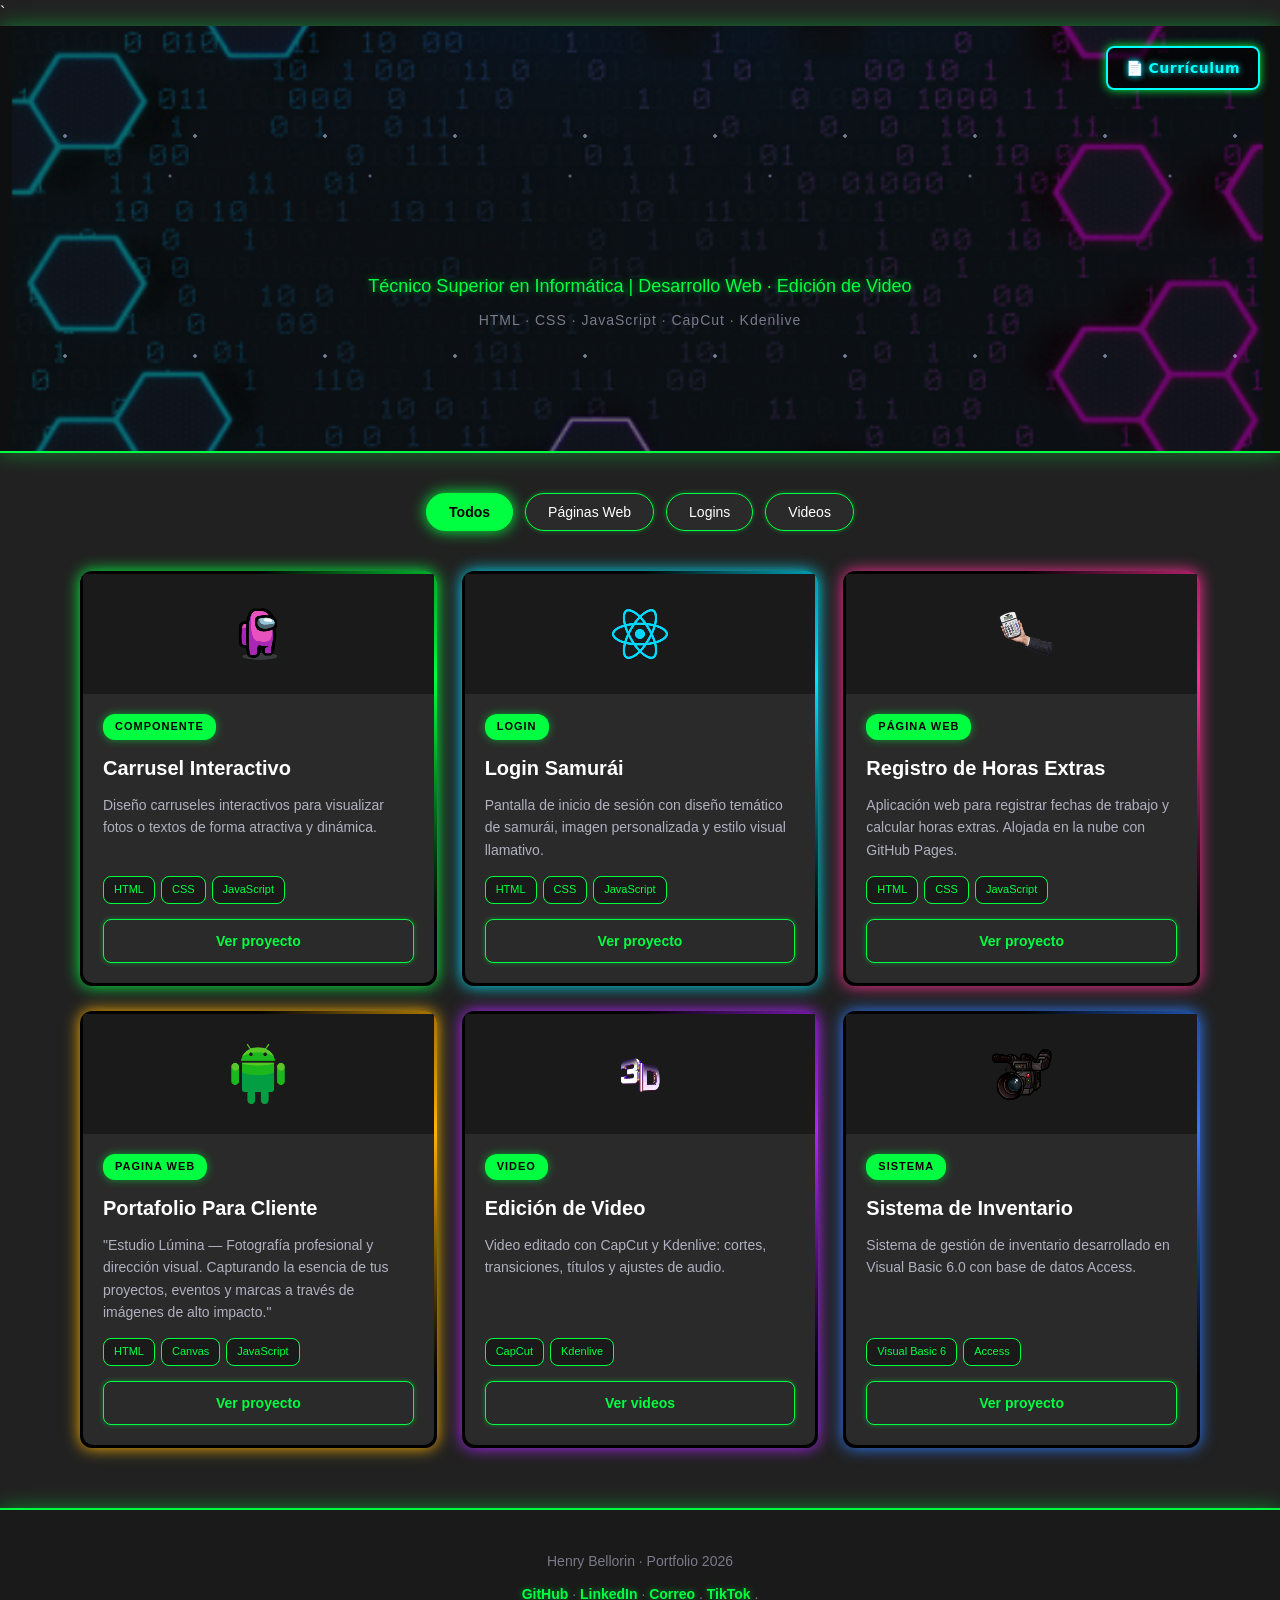
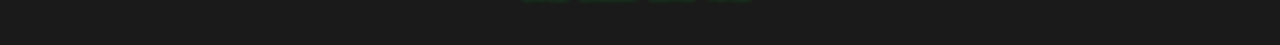
==== index.html @ 3d959dd9 "Update index.html" ====
`<!DOCTYPE html>
<html lang="es">
<head>
    <meta charset="UTF-8">
    <meta name="viewport" content="width=device-width, initial-scale=1.0">
    <title>Portfolio - Henry Bellorin</title>
    <link rel="preconnect" href="https://fonts.googleapis.com">
    <link rel="preconnect" href="https://fonts.gstatic.com" crossorigin>
    <link href="https://fonts.googleapis.com/css2?family=Rubik+Moonrocks&display=swap" rel="stylesheet">
    <link rel="stylesheet" href="style.css">
</head>
<body>

    <!-- ==================== ENCABEZADO ==================== -->
    <header class="hero">
        <!-- Botón de Currículum en la esquina superior -->
        <a href="hoja de vida henry bellorin.pdf" class="btn-curriculum" target="_blank">📄 Currículum</a>

        <div class="hero-contenido">
            <svg class="nombre-svg" viewBox="0 0 900 140">
                <text x="50%" y="50%" dy=".35em" text-anchor="middle" class="nombre-texto">Henry Bellorin</text>
            </svg>
            <p class="subtitulo">Técnico Superior en Informática | Desarrollo Web · Edición de Video</p>
            <p class="descripcion">HTML · CSS · JavaScript · CapCut · Kdenlive</p>
        </div>
    </header>

    <!-- ==================== FILTROS ==================== -->
    <nav class="filtros">
        <button class="filtro-btn activo" data-filtro="todos">Todos</button>
        <button class="filtro-btn" data-filtro="web">Páginas Web</button>
        <button class="filtro-btn" data-filtro="login">Logins</button>
        <button class="filtro-btn" data-filtro="video">Videos</button>
    </nav>

    <!-- ==================== PROYECTOS ==================== -->
    <main class="proyectos" id="proyectos">

        <!-- Proyecto: Login con registro -->
        <article class="tarjeta" data-categoria="login">
           <div class="tarjeta-icono">
    <img src="pngwing.com (1).png" alt="Logo del proyecto">
</div>
            <div class="tarjeta-info">
                <span class="etiqueta">Componente</span>
                <h3>Carrusel Interactivo</h3>
                <p>Diseño carruseles interactivos para visualizar fotos o textos de forma atractiva y dinámica.</p>
                <div class="tarjeta-tags">
                    <span>HTML</span><span>CSS</span><span>JavaScript</span>
                </div>
                <a href="index3.html" class="tarjeta-link" target="_blank">Ver proyecto</a>
            </div>
        </article>

        <!-- Proyecto: Login Samurái -->
        <article class="tarjeta" data-categoria="login">
           <div class="tarjeta-icono">
    <img src="pngwing.com.png" alt="Logo del proyecto">
</div>
            <div class="tarjeta-info">
                <span class="etiqueta">Login</span>
                <h3>Login Samurái</h3>
                <p>Pantalla de inicio de sesión con diseño temático de samurái, imagen personalizada y estilo visual llamativo.</p>
                <div class="tarjeta-tags">
                    <span>HTML</span><span>CSS</span><span>JavaScript</span>
                </div>
                <a href="login_samurai_codigo.html" class="tarjeta-link" target="_blank">Ver proyecto</a>
            </div>
        </article>

        <!-- Proyecto: Registro de horas -->
        <article class="tarjeta" data-categoria="web">
            <div class="tarjeta-icono">
    <img src="pngwing.png" alt="Logo del proyecto">
</div>
            <div class="tarjeta-info">
                <span class="etiqueta">Página Web</span>
                <h3>Registro de Horas Extras</h3>
                <p>Aplicación web para registrar fechas de trabajo y calcular horas extras. Alojada en la nube con GitHub Pages.</p>
                <div class="tarjeta-tags">
                    <span>HTML</span><span>CSS</span><span>JavaScript</span>
                </div>
                <a href="https://henry186141083.github.io/horariohenry/" class="tarjeta-link">Ver proyecto</a>
            </div>
        </article>

        <!-- Proyecto: Portfolio interactivo -->
        <article class="tarjeta" data-categoria="web">
            <div class="tarjeta-icono">
    <img src="pngwing.com (3).png" alt="Logo del proyecto">
</div>
            <div class="tarjeta-info">
                <span class="etiqueta">Pagina web</span>
                <h3>Portafolio Para Cliente</h3>
                <p> "Estudio Lúmina — Fotografía profesional y dirección visual. Capturando la esencia de tus proyectos, eventos y marcas a través de imágenes de alto impacto."</p>
                <div class="tarjeta-tags">
                    <span>HTML</span><span>Canvas</span><span>JavaScript</span>
                </div>
                <a href="https://henry8666.github.io/clienteportafolio/" class="tarjeta-link">Ver proyecto</a>
            </div>
        </article>

        <!-- Proyecto: Video 1 -->
        <article class="tarjeta" data-categoria="video">
            <div class="tarjeta-icono">
    <img src="pngwing.com (9).png" alt="Logo del proyecto">
</div>
            <div class="tarjeta-info">
                <span class="etiqueta">Video</span>
                <h3>Edición de Video</h3>
                <p>Video editado con CapCut y Kdenlive: cortes, transiciones, títulos y ajustes de audio.</p>
                <div class="tarjeta-tags">
                    <span>CapCut</span><span>Kdenlive</span>
                </div>
                <a href="index4.html" class="tarjeta-link" target="_blank">Ver videos</a>
            </div>
        </article>

        <!-- Proyecto: Sistema Inventario VB6 -->
        <article class="tarjeta" data-categoria="web">
            <div class="tarjeta-icono">
    <img src="pngwing.com (7).png" alt="Logo del proyecto">
</div>
            <div class="tarjeta-info">
                <span class="etiqueta">Sistema</span>
                <h3>Sistema de Inventario</h3>
                <p>Sistema de gestión de inventario desarrollado en Visual Basic 6.0 con base de datos Access.</p>
                <div class="tarjeta-tags">
                    <span>Visual Basic 6</span><span>Access</span>
                </div>
                <a href="#" class="tarjeta-link">Ver proyecto</a>
            </div>
        </article>

    </main>

    <!-- ==================== PIE ==================== -->
    <footer class="pie">
        <p>Henry Bellorin · Portfolio 2026</p>
        <p class="pie-links">
            <a href="https://github.com/henry8666/portafoliohenry">GitHub</a> ·
            <a href="linkedin.com/in/henry-bellori26b774">LinkedIn</a> ·
           <a href="henrybellorin66@hotmail.com">Correo</a> .
          <a href="https://tiktok.com">TikTok</a> .
        </p>
    </footer>

    <script src="script.js"></script>
</body>
</html>
---- style.css ----
/* ============================================ */
/* PORTFOLIO - HENRY BELLORIN                   */
/* ESTILO CYBERPUNK / NEÓN VERDE                */
/* ============================================ */

* {
    margin: 0;
    padding: 0;
    box-sizing: border-box;
}

body {
    background: #212121;
    font-family: 'Segoe UI', 'Roboto', Arial, sans-serif;
    color: #ffffff;
    line-height: 1.6;
}

/* ==================== ENCABEZADO ==================== */
.hero {
    position: relative;              /* necesario para las capas de lluvia */
    overflow: hidden;                /* recorta lo que se salga */

    /* Capa oscura encima de la imagen + tu imagen de fondo */
    background:
        linear-gradient(rgba(10, 10, 10, 0.6), rgba(10, 10, 10, 0.6)),
        url('fondo.png');
    background-size: cover;           /* la imagen llena todo el espacio */
    background-position: center;

    padding: 120px 20px;
    text-align: center;
    border-bottom: 2px solid #00ff41;
    box-shadow: 0 0 20px rgba(0, 255, 65, 0.4);

    /* Movimiento suave del fondo (va y viene lentamente) */
    animation: mover-fondo 25s ease-in-out infinite alternate;
}

@keyframes mover-fondo {
    from { background-position: center 40%; }
    to   { background-position: center 60%; }
}

/* --- LLUVIA SUAVE (gotas, como cuando empieza a llover) --- */
.hero::before {
    content: "";
    position: absolute;
    inset: 0;
    pointer-events: none;
    /* Gotas pequeñas y separadas */
    background-image:
        radial-gradient(circle, rgba(200, 220, 255, 0.55) 1.5px, transparent 2px),
        radial-gradient(circle, rgba(200, 220, 255, 0.40) 1px, transparent 2px);
    background-size: 130px 220px, 200px 300px;
    background-position: 0 0, 70px 0;
    animation: gotas 3s linear infinite;
}

@keyframes gotas {
    to { background-position: 0 220px, 70px 300px; }
}

/* El contenido del encabezado va por encima de la lluvia */
.hero-contenido {
    position: relative;
    z-index: 2;
}

/* --- BOTÓN DE CURRÍCULUM (esquina superior derecha) --- */
.btn-curriculum {
    position:absolute;
    top: 20px;
    right: 20px;
    z-index: 3;                      /* por encima de la lluvia */
    background: #00ff41;
    color: #000000;
    padding: 10px 18px;
    border-radius: 8px;
    text-decoration: none;
    font-weight: bold;
    font-size: 14px;
    box-shadow: 0 0 10px #00ff41;
    transition: all 0.3s;

  display: inline-block;
  width: auto;

  padding: 9px 18px;
  font-family: "Helvetica Neue", Inter, system-ui, sans-serif;
  font-size: 14px;
  font-weight: bold;
  text-decoration: none;
  letter-spacing: 0.5px;
  white-space: nowrap;

  color: #0ff;
  background: rgba(0, 0, 0, 0.6);
  border: 2px solid #0ff;
  border-radius: 8px;
  text-shadow: 0 0 6px #0ff;

  animation: latido-neon 1.5s ease-in-out infinite;
  transition: all 0.3s ease;
}

@keyframes latido-neon {
  0% {
    box-shadow: 0 0 6px #0ff, 0 0 12px #0ff;
  }
  50% {
    box-shadow: 0 0 16px #0ff, 0 0 32px #0ff, 0 0 48px #0ff;
  }
  100% {
    box-shadow: 0 0 6px #0ff, 0 0 12px #0ff;
  }
}

.btn-curriculum:hover {
  background: #0ff;
  color: #000;
  text-shadow: none;
  animation: none;
  box-shadow: 0 0 15px #0ff, 0 0 30px #0ff, 0 0 45px #0ff;
}

.hero h1,
.nombre-texto {
    font-family: 'Segoe UI', 'Arial Rounded MT Bold', Arial, sans-serif;
    font-size: 82px;
    font-weight: 700;
    fill: none;                          /* letras HUECAS (sin relleno) */
    stroke: #baffba;                     /* contorno claro = tubo de neón */
    stroke-width: 2;
    stroke-dasharray: 4000;             /* trazo largo (cubre todo el nombre) */
    stroke-dashoffset: 4000;            /* empieza invisible */
    animation: nombre-anim 8s ease-in-out infinite,
               parpadeo-neon 4s ease-in-out infinite;
    /* Brillo hacia afuera (sin rellenar el interior de las letras) */
    filter: drop-shadow(0 0 4px #00ff41)
            drop-shadow(0 0 12px #00ff41)
            drop-shadow(0 0 30px rgba(0, 255, 65, 0.7));
    letter-spacing: 4px;
    text-transform: uppercase;
}

/* El nombre se dibuja (contorno), se queda, se borra y vuelve a empezar */
@keyframes nombre-anim {
    0%   { stroke-dashoffset: 4000; }   /* invisible */
    40%  { stroke-dashoffset: 0; }      /* ya dibujado (solo contorno) */
    85%  { stroke-dashoffset: 0; }      /* se mantiene un rato */
    100% { stroke-dashoffset: 4000; }   /* se borra y reinicia */
}

/* Pequeño parpadeo, como un letrero de neón real */
@keyframes parpadeo-neon {
    0%, 100%   { opacity: 1; }
    48%        { opacity: 1; }
    50%        { opacity: 0.75; }
    52%        { opacity: 1; }
}

.nombre-svg {
    width: 100%;
    max-width: 750px;
    height: auto;
    display: block;
    margin: 0 auto 10px;
    overflow: visible;
}

.subtitulo {
    font-size: 18px;
    color: #00ff41;
    margin-bottom: 8px;
    text-shadow: 0 0 6px rgba(0, 255, 65, 0.6);
}

.descripcion {
    font-size: 14px;
    color: #7a7a8a;
    letter-spacing: 1px;
}

/* ==================== FILTROS ==================== */
.filtros {
    display: flex;
    justify-content: center;
    gap: 12px;
    flex-wrap: wrap;
    padding: 40px 20px 20px;
}

.filtro-btn {
    background: #2a2a2a;
    color: #ffffff;
    border: 1px solid #00ff41;
    padding: 10px 22px;
    border-radius: 25px;
    font-size: 14px;
    cursor: pointer;
    box-shadow: 0 0 5px rgba(0, 255, 65, 0.4);
    transition: all 0.3s;
}

.filtro-btn:hover {
    box-shadow: 0 0 12px #00ff41;
}

.filtro-btn.activo {
    background: #00ff41;
    color: #000000;
    font-weight: bold;
    box-shadow: 0 0 15px #00ff41;
}

/* ==================== PROYECTOS ==================== */
.proyectos {
    display: grid;
    grid-template-columns: repeat(auto-fill, minmax(300px, 1fr));
    gap: 25px;
    padding: 20px 40px 60px;
    max-width: 1200px;
    margin: 0 auto;
}

.tarjeta {
    position: relative;               /* base para las capas de luz */
    background: #000;                 /* negro detrás: hace resaltar la luz */
    border: none;
    border-radius: 12px;
    overflow: hidden;
    padding: 3px;                     /* deja 3px de espacio para la luz del borde */
    transition: transform 0.35s, box-shadow 0.35s, border-color 0.35s, opacity 0.35s, filter 0.35s;
    display: flex;
    flex-direction: column;
    box-shadow: 0 0 16px var(--color, #00ff41);   /* resplandor del color de la tarjeta */
}

/* --- LUZ NEÓN que recorre el borde de cada tarjeta --- */
.tarjeta::before {
    content: "";
    position: absolute;
    top: 50%;
    left: 50%;
    width: 180%;
    height: 180%;
    transform: translate(-50%, -50%);
    background: conic-gradient(
        from 0deg,
        transparent 0deg,
        var(--color, #00ff41) 60deg,
        transparent 130deg,
        transparent 360deg
    );
    animation: girar-luz 4s linear infinite;
    z-index: 0;                      /* queda detrás del contenido */
}

/* Panel oscuro que tapa el centro y deja ver solo 3px de luz en el borde */
.tarjeta::after {
    content: "";
    position: absolute;
    inset: 3px;
    background: #2a2a2a;             /* mismo color que tenían las tarjetas */
    border-radius: 10px;
    z-index: 1;
}

/* El contenido de la tarjeta va por ENCIMA de la luz */
.tarjeta-icono,
.tarjeta-info {
    position: relative;
    z-index: 2;
}

@keyframes girar-luz {
    to { transform: translate(-50%, -50%) rotate(360deg); }
}

/* --- Un color distinto de luz para cada tarjeta --- */
.proyectos .tarjeta:nth-of-type(1) { --color: #00ff41; }  /* verde  */
.proyectos .tarjeta:nth-of-type(2) { --color: #00e5ff; }  /* cyan   */
.proyectos .tarjeta:nth-of-type(3) { --color: #ff2e97; }  /* rosa   */
.proyectos .tarjeta:nth-of-type(4) { --color: #ffb300; }  /* ámbar  */
.proyectos .tarjeta:nth-of-type(5) { --color: #b026ff; }  /* morado */
.proyectos .tarjeta:nth-of-type(6) { --color: #2e7bff; }  /* azul   */

/* Cuando el mouse entra a la zona de proyectos, las OTRAS se opacan */
.proyectos:hover .tarjeta {
    opacity: 0.35;
    filter: blur(1px);
}

/* La tarjeta seleccionada (donde está el mouse) se destaca y agranda */
.proyectos:hover .tarjeta:hover {
    opacity: 1;
    filter: none;
    transform: scale(1.12);
    z-index: 10;
    box-shadow: 0 0 35px var(--color, #00ff41);   /* brilla más con su propio color */
}

.tarjeta-icono {
    font-size: 60px;
    text-align: center;
    padding: 30px 0;
    background: #1a1a1a;
}

.tarjeta-icono img {
    width: 60px;
    height: 60px;
    object-fit: contain;
}

.tarjeta-info {
    padding: 20px;
    display: flex;
    flex-direction: column;
    flex-grow: 1;
}

.etiqueta {
    display: inline-block;
    background: #00ff41;
    color: #000000;
    font-size: 11px;
    padding: 4px 12px;
    border-radius: 12px;
    align-self: flex-start;
    margin-bottom: 12px;
    text-transform: uppercase;
    letter-spacing: 1px;
    font-weight: bold;
    box-shadow: 0 0 8px rgba(0, 255, 65, 0.5);
}

.tarjeta-info h3 {
    font-size: 20px;
    margin-bottom: 10px;
    color: #ffffff;
}

.tarjeta-info p {
    font-size: 14px;
    color: #b0b0c0;
    margin-bottom: 15px;
    flex-grow: 1;
}

.tarjeta-tags {
    display: flex;
    flex-wrap: wrap;
    gap: 6px;
    margin-bottom: 15px;
}

.tarjeta-tags span {
    background: #1a1a1a;
    color: #00ff41;
    border: 1px solid #00ff41;
    font-size: 11px;
    padding: 4px 10px;
    border-radius: 8px;
}

.tarjeta-link {
    display: inline-block;
    background: transparent;
    color: #00ff41;
    border: 1px solid #00ff41;
    padding: 10px;
    border-radius: 8px;
    text-decoration: none;
    text-align: center;
    font-weight: bold;
    font-size: 14px;
    box-shadow: 0 0 5px rgba(0, 255, 65, 0.4);
    transition: all 0.3s;
}

.tarjeta-link:hover {
    background: #00ff41;
    color: #000000;
    box-shadow: 0 0 15px #00ff41;
}

/* ==================== PIE ==================== */
.pie {
    background: #1a1a1a;
    text-align: center;
    padding: 40px 20px;
    color: #7a7a8a;
    font-size: 14px;
    border-top: 2px solid #00ff41;
    box-shadow: 0 0 20px rgba(0, 255, 65, 0.4);
}

.pie-links {
    margin-top: 10px;
}

.pie-links a {
    color: #00ff41;
    text-decoration: none;
    font-weight: bold;
    text-shadow: 0 0 6px rgba(0, 255, 65, 0.5);
}

.pie-links a:hover {
    text-decoration: underline;
}

/* ==================== RESPONSIVE (TELÉFONO) ==================== */

/* Tablets y pantallas medianas */
@media (max-width: 768px) {
    .proyectos {
        grid-template-columns: 1fr;   /* una sola columna */
        padding: 20px 20px 40px;
    }
}

/* Teléfonos */
@media (max-width: 600px) {
    /* El encabezado: menos alto y el botón arriba centrado */
    .hero {
        padding: 90px 15px 40px;
    }

    .hero h1 {
        font-size: 30px;
        letter-spacing: 1px;
    }

    .subtitulo {
        font-size: 15px;
    }

    .descripcion {
        font-size: 12px;
    }

    /* Botón currículum más pequeño para que no se encime */
    .btn-curriculum {
        top: 12px;
        right: 12px;
        padding: 8px 12px;
        font-size: 12px;
    }

    /* Filtros: que quepan bien */
    .filtros {
        gap: 8px;
        padding: 25px 12px 10px;
    }

    .filtro-btn {
        padding: 8px 16px;
        font-size: 13px;
    }

    /* Pie de página */
    .pie {
        padding: 30px 15px;
    }
}

/* Teléfonos muy pequeños */
@media (max-width: 360px) {
    .hero h1 {
        font-size: 25px;
    }
    .btn-curriculum {
        font-size: 11px;
        padding: 7px 10px;
    }
}
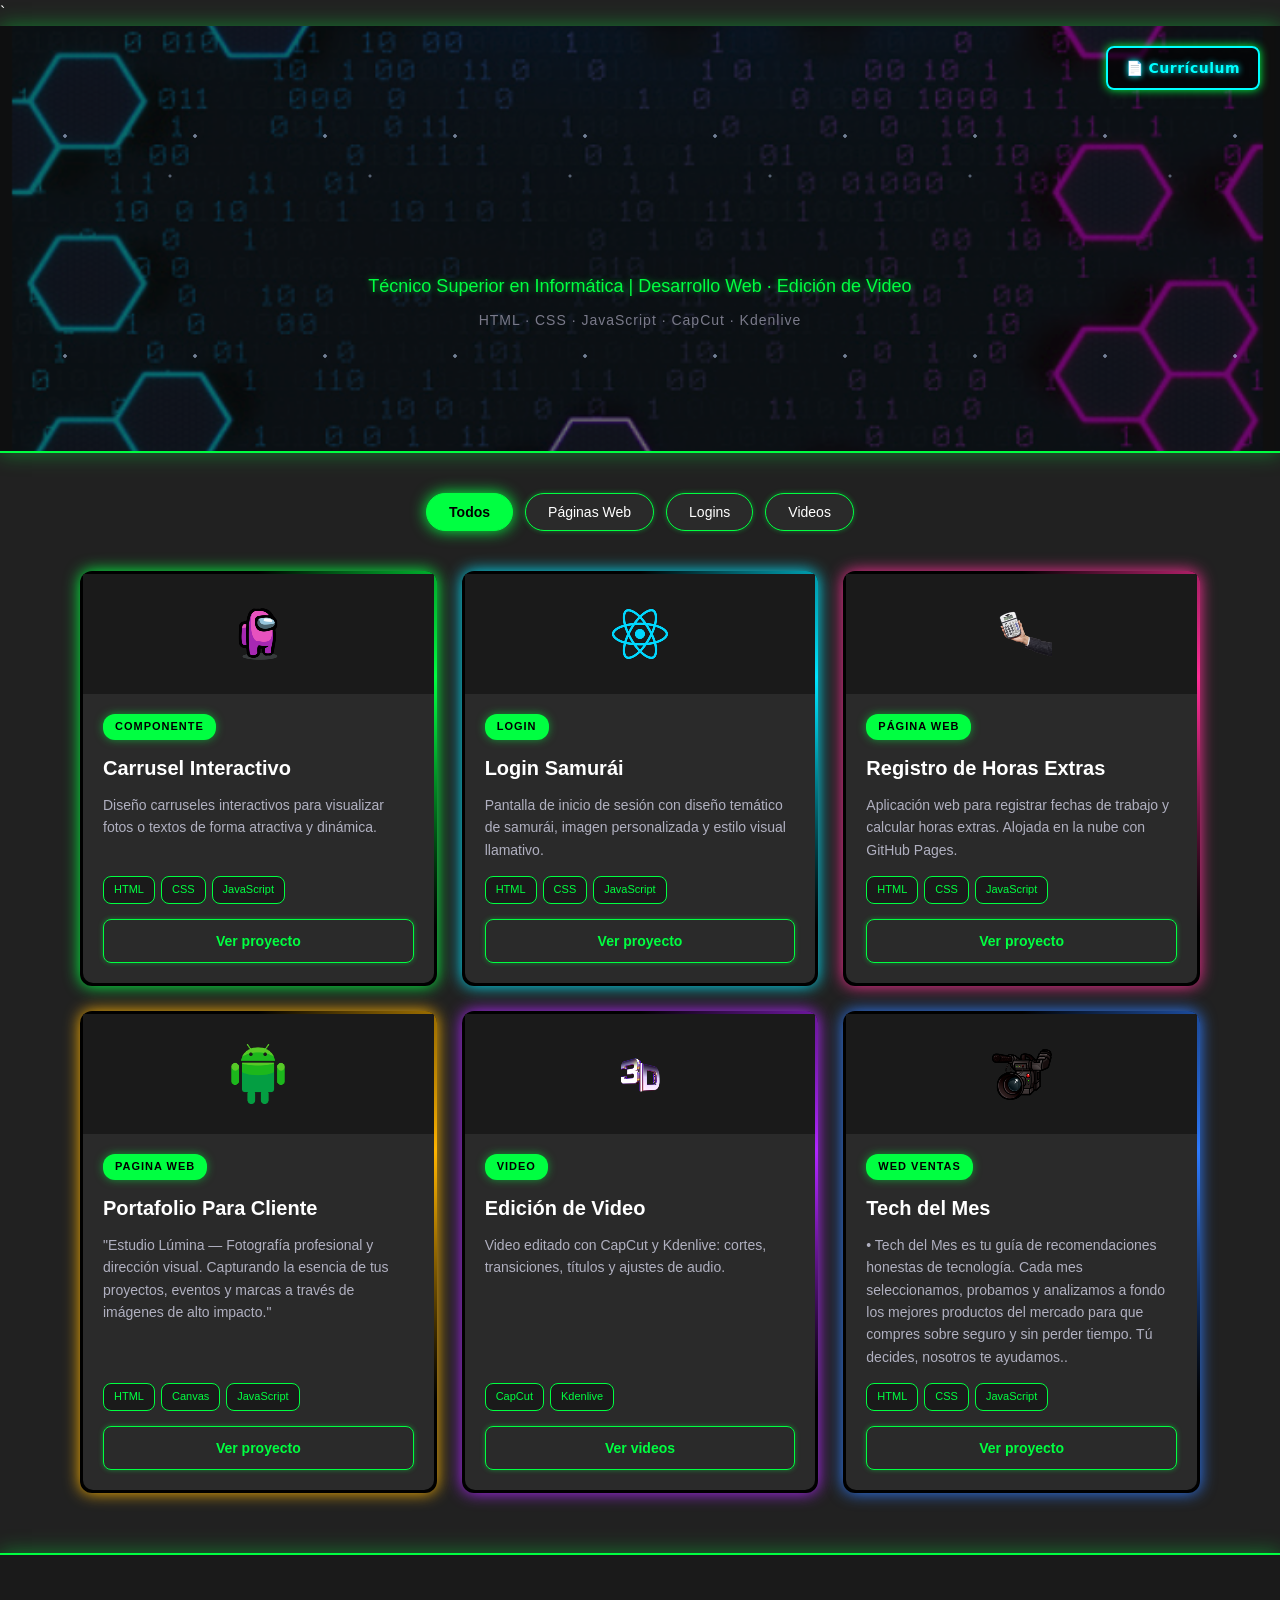
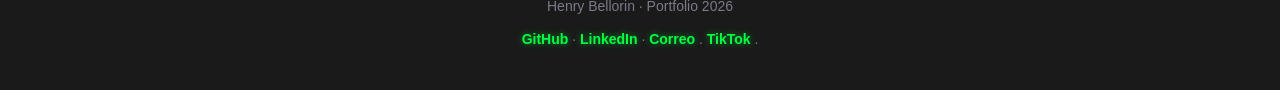
==== commit 4360504e: "Update project description and tags in index.html" ====
--- a/index.html
+++ b/index.html
@@ -122,11 +122,11 @@
     <img src="pngwing.com (7).png" alt="Logo del proyecto">
 </div>
             <div class="tarjeta-info">
-                <span class="etiqueta">Sistema</span>
-                <h3>Sistema de Inventario</h3>
-                <p>Sistema de gestión de inventario desarrollado en Visual Basic 6.0 con base de datos Access.</p>
+                <span class="etiqueta">wed ventas</span>
+                <h3>Tech del Mes</h3>
+                <p>• Tech del Mes es tu guía de recomendaciones honestas de tecnología. Cada mes seleccionamos, probamos y analizamos a fondo los mejores productos del mercado para que compres sobre seguro y sin perder tiempo. Tú decides, nosotros te ayudamos..</p>
                 <div class="tarjeta-tags">
-                    <span>Visual Basic 6</span><span>Access</span>
+                  <span>HTML</span><span>CSS</span><span>JavaScript</span>
                 </div>
                 <a href="#" class="tarjeta-link">Ver proyecto</a>
             </div>
@@ -146,6 +146,7 @@
     </footer>
 
     <script src="script.js"></script>
+    
 </body>
 </html> 
 
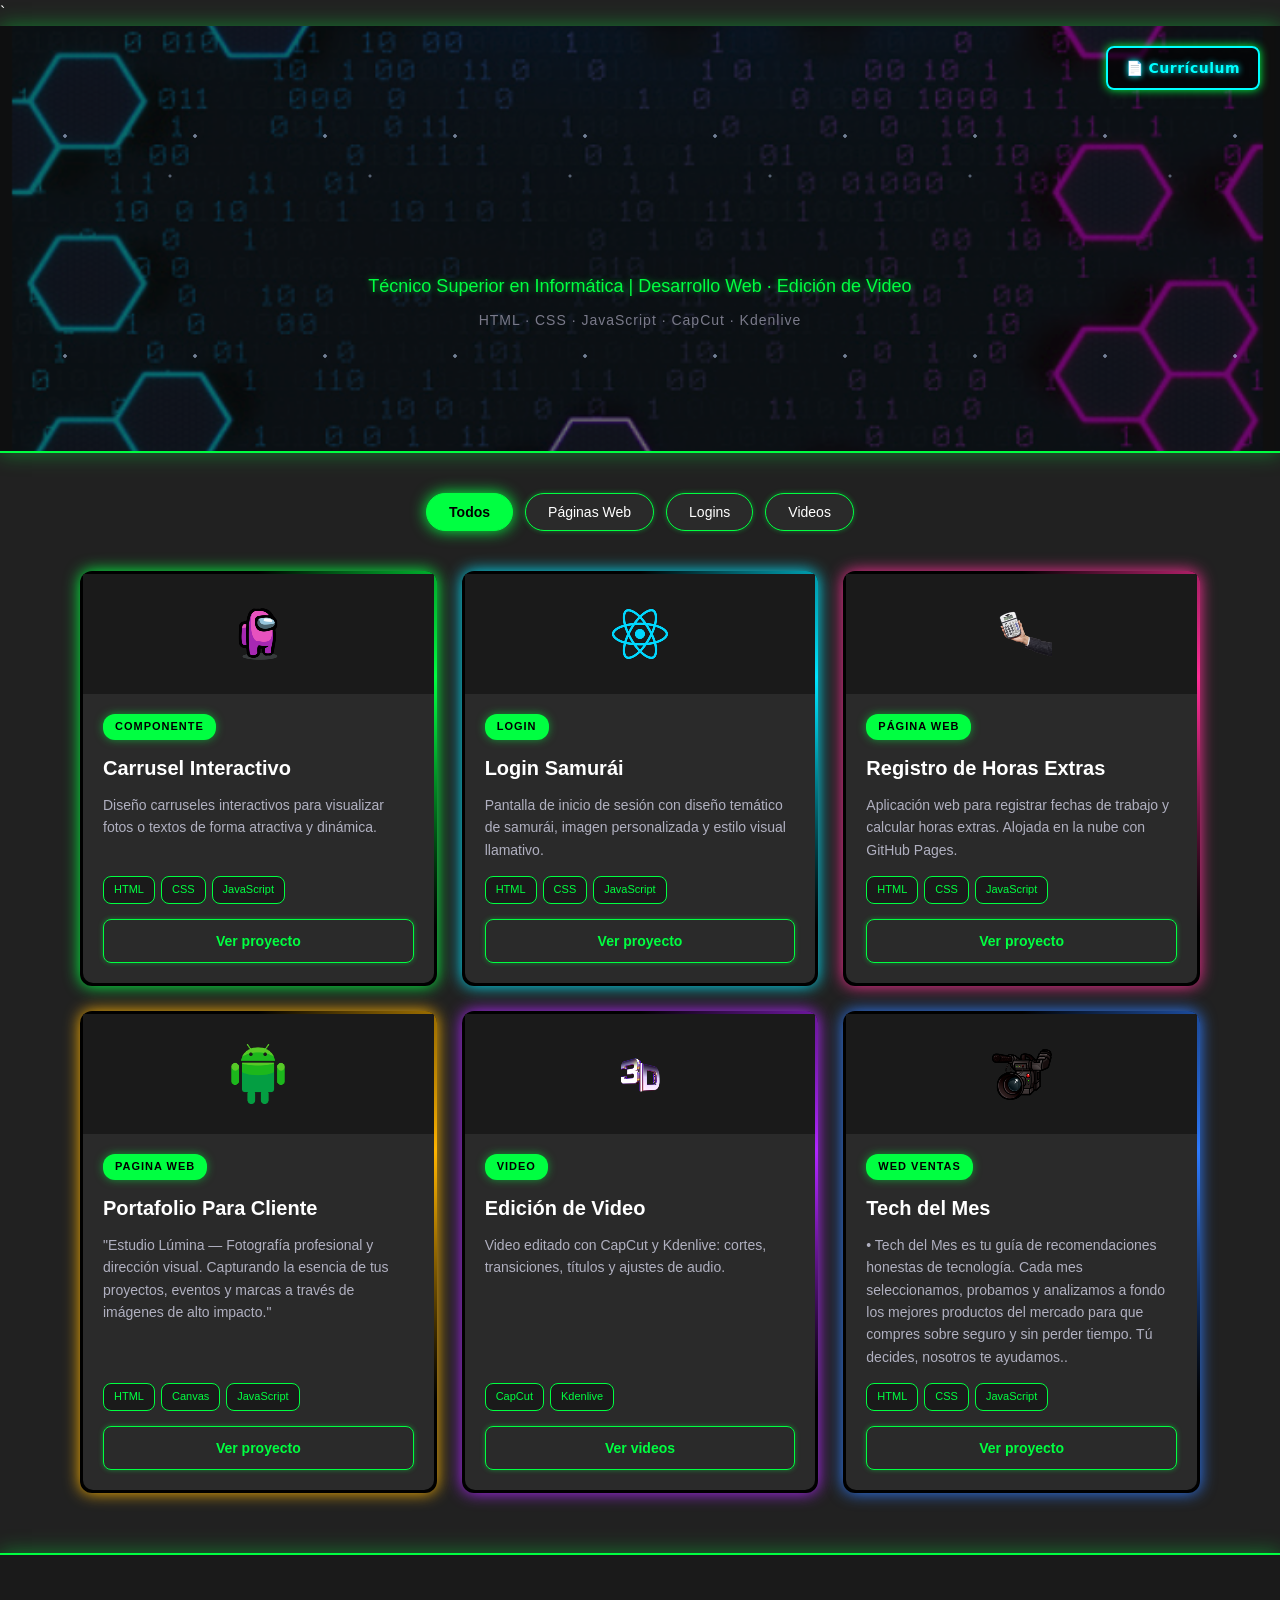
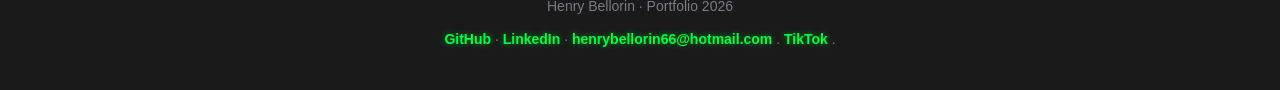
==== commit 656b9a2c: "Update index.html" ====
--- a/index.html
+++ b/index.html
@@ -128,7 +128,7 @@
                 <div class="tarjeta-tags">
                   <span>HTML</span><span>CSS</span><span>JavaScript</span>
                 </div>
-                <a href="#" class="tarjeta-link">Ver proyecto</a>
+                <a href="https://henry8666.github.io/tecnologiahenry/" class="tarjeta-link">Ver proyecto</a>
             </div>
         </article>
 
@@ -140,15 +140,18 @@
         <p class="pie-links">
             <a href="https://github.com/henry8666/portafoliohenry">GitHub</a> ·
             <a href="linkedin.com/in/henry-bellori26b774">LinkedIn</a> ·
-           <a href="henrybellorin66@hotmail.com">Correo</a> .
+           <a href="">henrybellorin66@hotmail.com</a> .
           <a href="https://tiktok.com">TikTok</a> .
         </p>
     </footer>
+    
 
     <script src="script.js"></script>
     
+    
 </body>
 </html> 
+
 
 
   
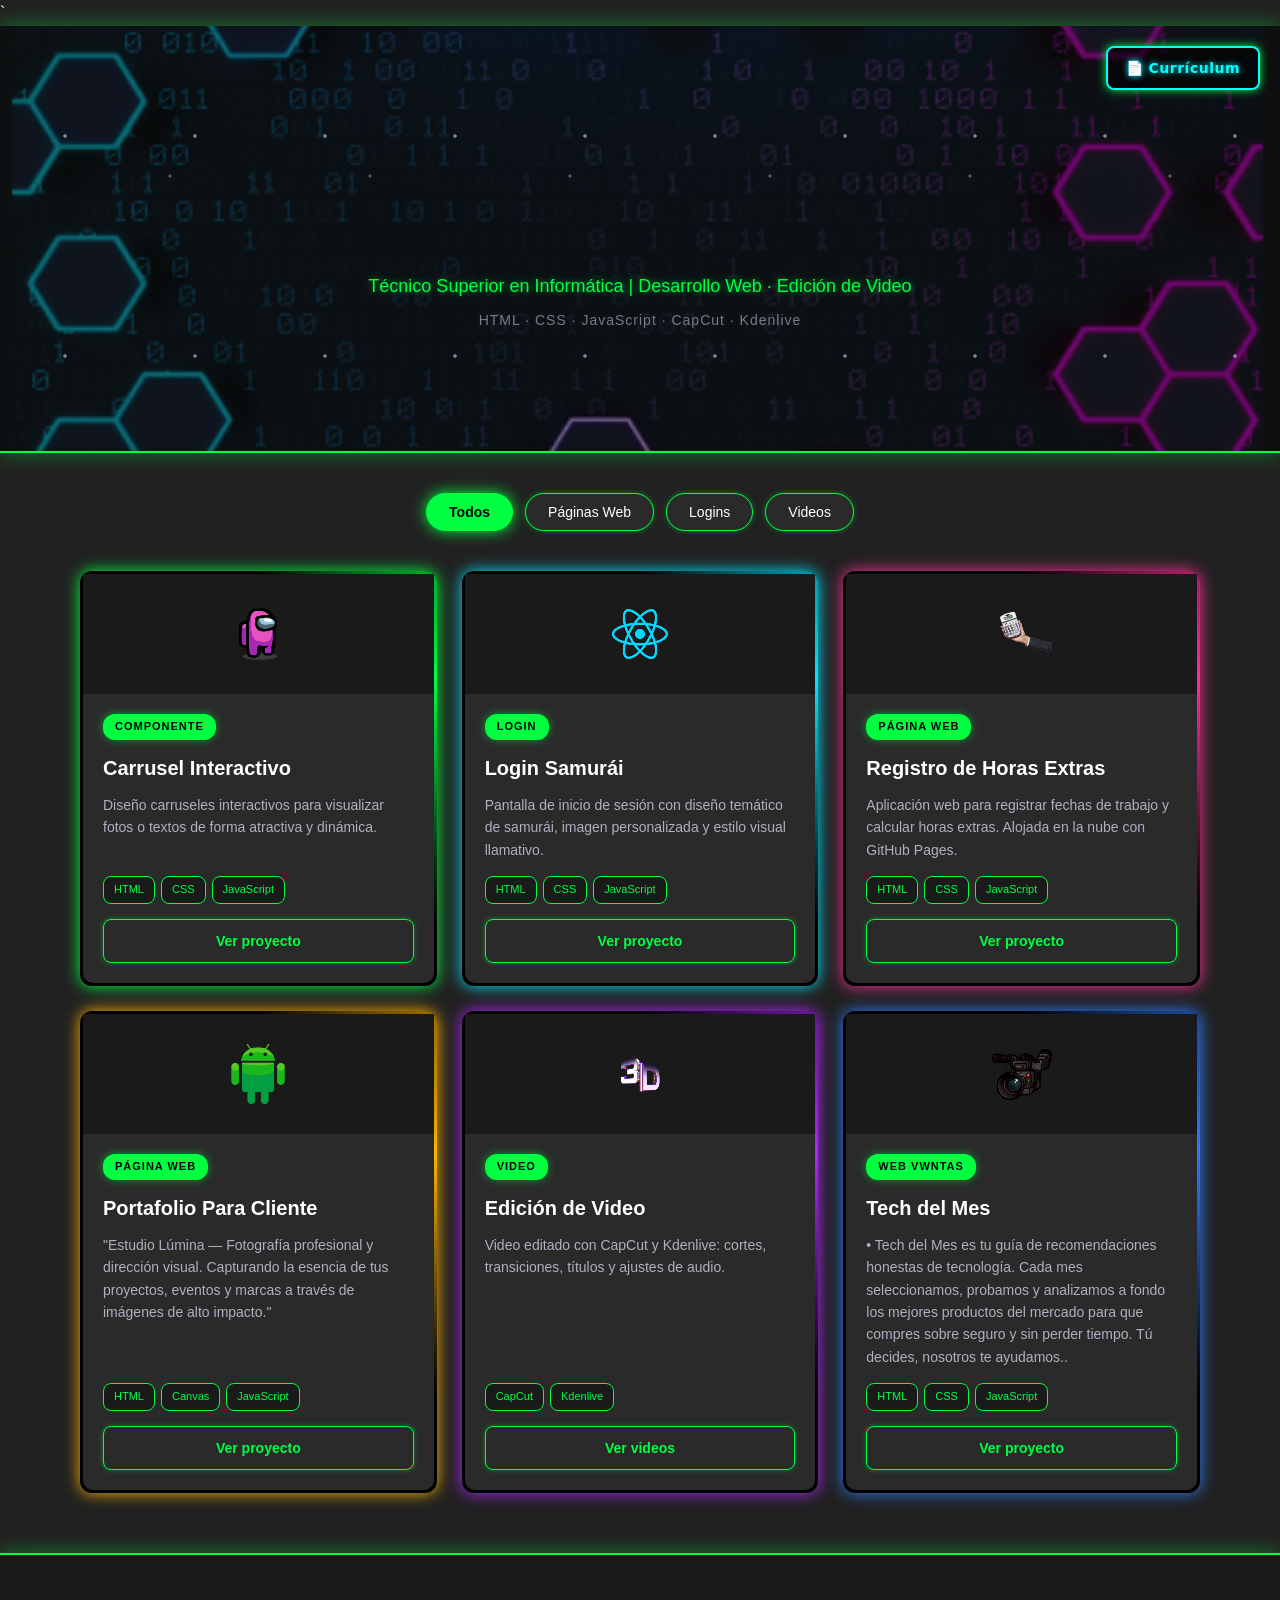
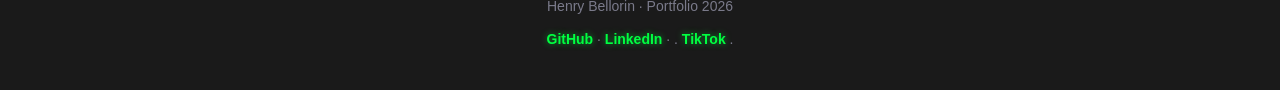
==== commit 1cc57819: "Update index.html" ====
--- a/index.html
+++ b/index.html
@@ -74,7 +74,7 @@
     <img src="pngwing.png" alt="Logo del proyecto">
 </div>
             <div class="tarjeta-info">
-                <span class="etiqueta">Página Web</span>
+                <span class="etiqueta">Página WEB</span>
                 <h3>Registro de Horas Extras</h3>
                 <p>Aplicación web para registrar fechas de trabajo y calcular horas extras. Alojada en la nube con GitHub Pages.</p>
                 <div class="tarjeta-tags">
@@ -90,7 +90,7 @@
     <img src="pngwing.com (3).png" alt="Logo del proyecto">
 </div>
             <div class="tarjeta-info">
-                <span class="etiqueta">Pagina web</span>
+                <span class="etiqueta">PÁGINA WEB</span>
                 <h3>Portafolio Para Cliente</h3>
                 <p> "Estudio Lúmina — Fotografía profesional y dirección visual. Capturando la esencia de tus proyectos, eventos y marcas a través de imágenes de alto impacto."</p>
                 <div class="tarjeta-tags">
@@ -122,7 +122,7 @@
     <img src="pngwing.com (7).png" alt="Logo del proyecto">
 </div>
             <div class="tarjeta-info">
-                <span class="etiqueta">wed ventas</span>
+                <span class="etiqueta">WEB VWNTAS</span>
                 <h3>Tech del Mes</h3>
                 <p>• Tech del Mes es tu guía de recomendaciones honestas de tecnología. Cada mes seleccionamos, probamos y analizamos a fondo los mejores productos del mercado para que compres sobre seguro y sin perder tiempo. Tú decides, nosotros te ayudamos..</p>
                 <div class="tarjeta-tags">
@@ -140,7 +140,7 @@
         <p class="pie-links">
             <a href="https://github.com/henry8666/portafoliohenry">GitHub</a> ·
             <a href="linkedin.com/in/henry-bellori26b774">LinkedIn</a> ·
-           <a href="">henrybellorin66@hotmail.com</a> .
+           <a href=">henrybellorin66@hotmail.com"></a> .
           <a href="https://tiktok.com">TikTok</a> .
         </p>
     </footer>
@@ -154,6 +154,7 @@
 
 
 
+
   
 
 
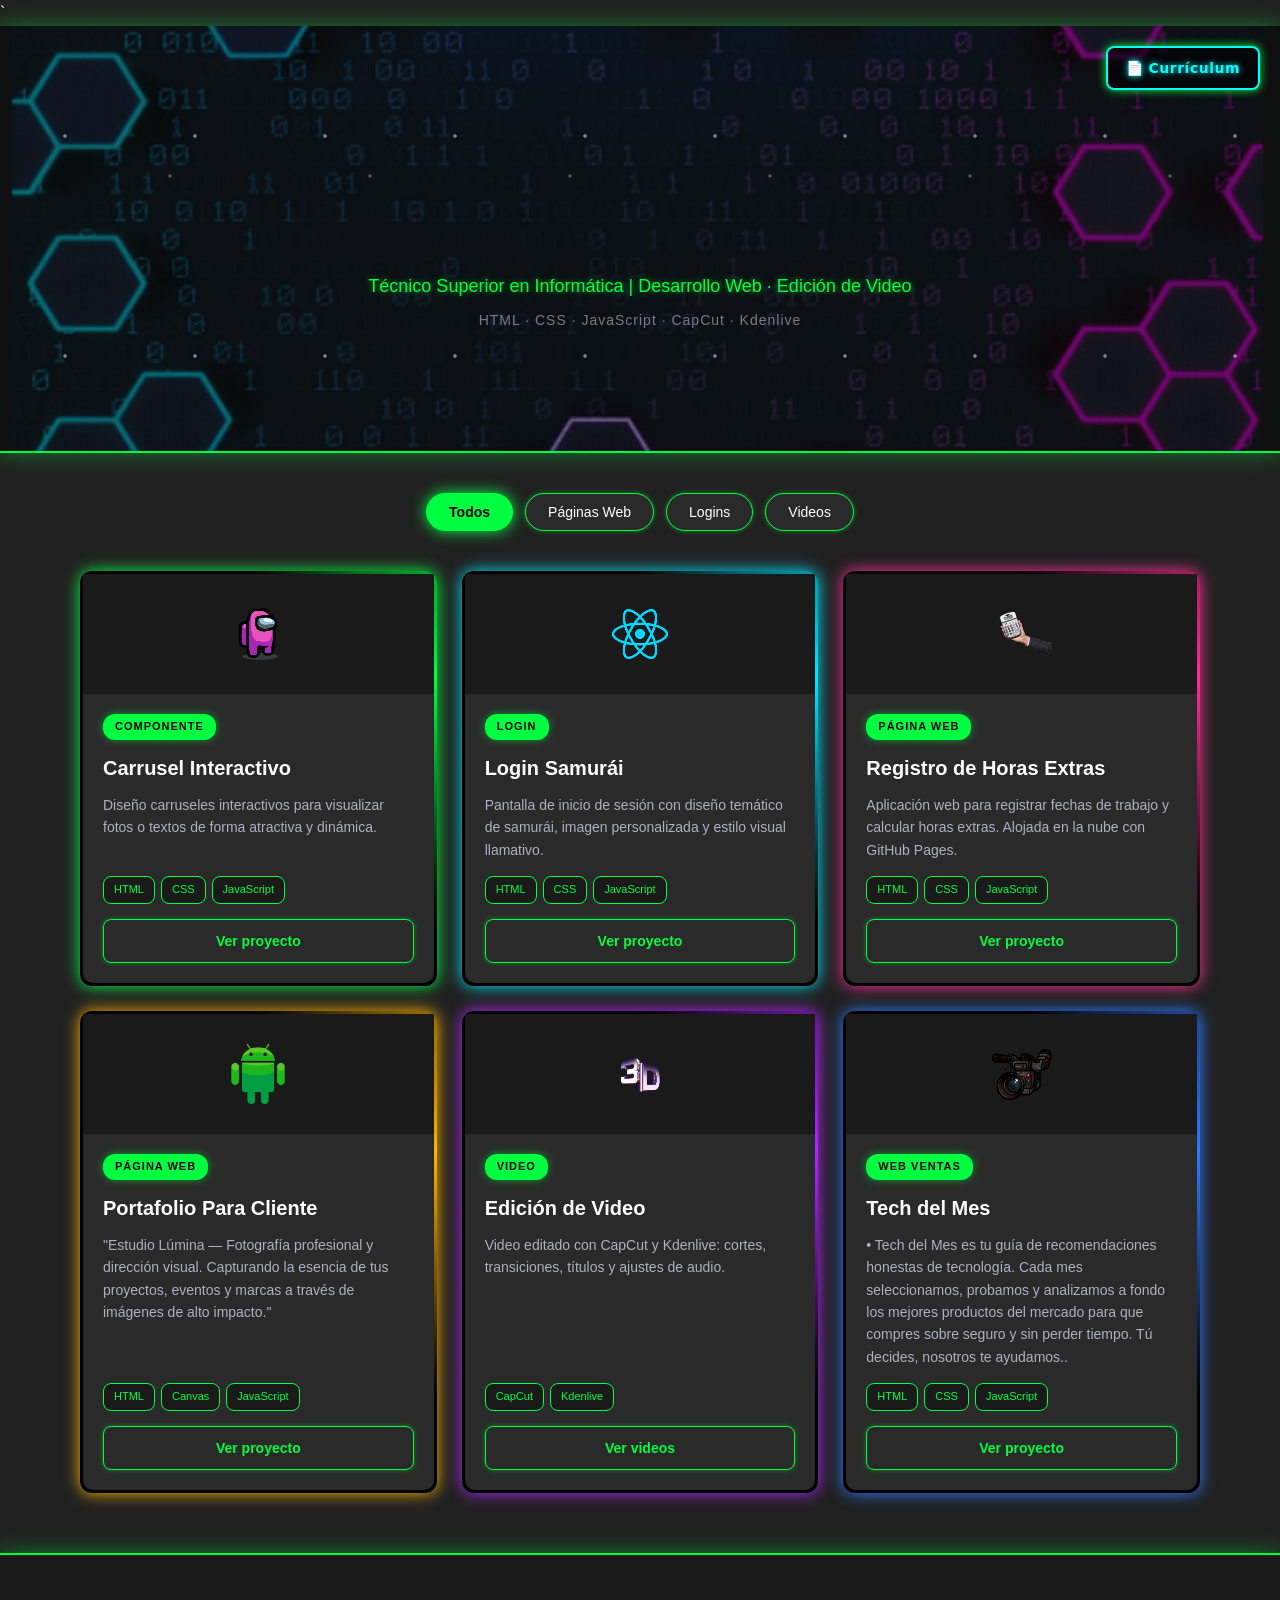
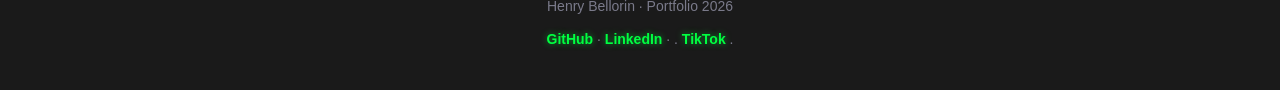
==== commit 3381cdb9: "Fix typo in 'WEB VENTAS' label" ====
--- a/index.html
+++ b/index.html
@@ -122,7 +122,7 @@
     <img src="pngwing.com (7).png" alt="Logo del proyecto">
 </div>
             <div class="tarjeta-info">
-                <span class="etiqueta">WEB VWNTAS</span>
+                <span class="etiqueta">WEB VENTAS</span>
                 <h3>Tech del Mes</h3>
                 <p>• Tech del Mes es tu guía de recomendaciones honestas de tecnología. Cada mes seleccionamos, probamos y analizamos a fondo los mejores productos del mercado para que compres sobre seguro y sin perder tiempo. Tú decides, nosotros te ayudamos..</p>
                 <div class="tarjeta-tags">
